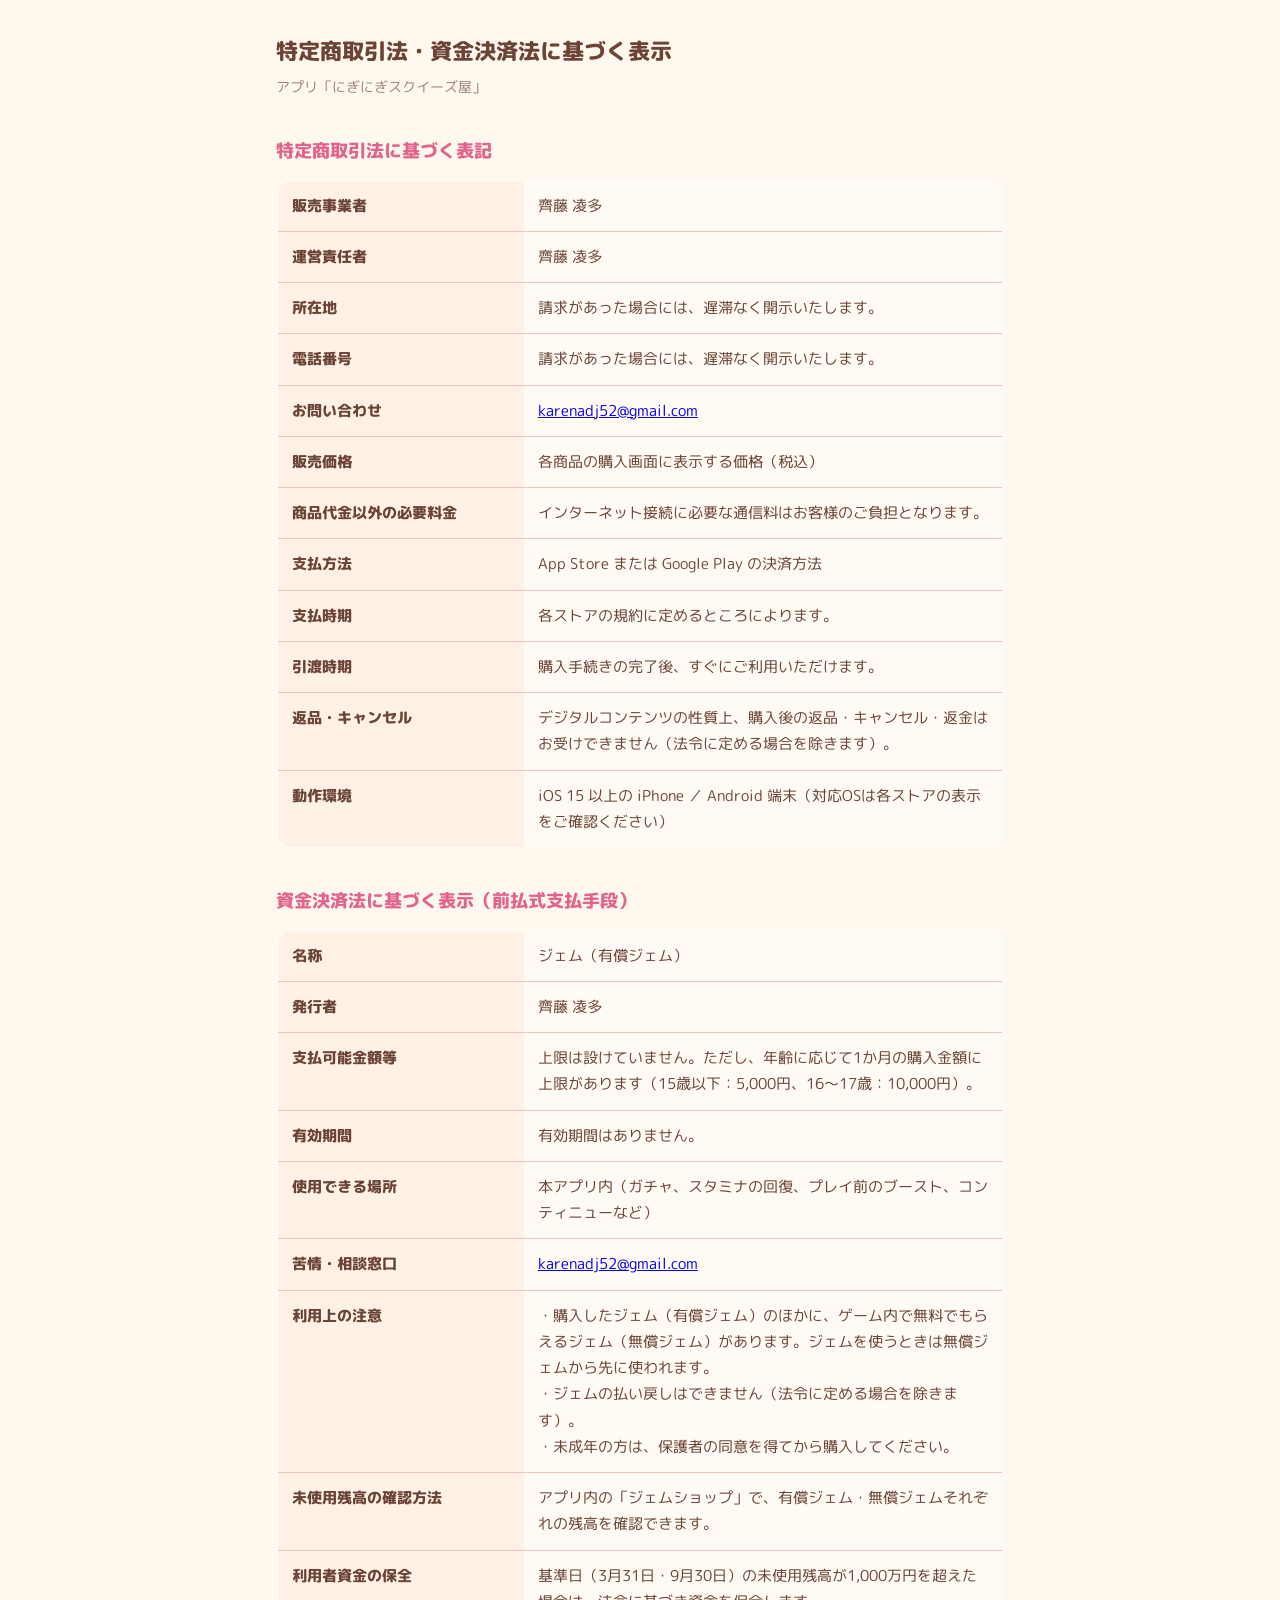
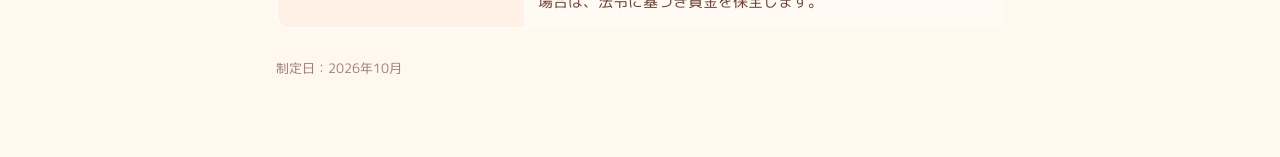
==== legal.html @ 78b41d4b "特定商取引法・資金決済法に基づく表示ページ（アプリのジェムショップから開く）" ====
<!doctype html>
<html lang="ja">
<head>
<meta charset="utf-8">
<meta name="viewport" content="width=device-width, initial-scale=1">
<title>にぎにぎスクイーズ屋｜特定商取引法・資金決済法に基づく表示</title>
<meta name="robots" content="noindex">
<link rel="preconnect" href="https://fonts.googleapis.com">
<link href="https://fonts.googleapis.com/css2?family=M+PLUS+Rounded+1c:wght@500;800&display=swap" rel="stylesheet">
<style>
  :root { --ink: #6b4436; --soft: #a07f72; --line: #e6c9bb; --pink: #e2648c; --bg: #fff8ee; --card: #fffaf3; }
  * { box-sizing: border-box; }
  body { margin: 0; background: var(--bg); color: var(--ink); font-family: 'M PLUS Rounded 1c', 'Hiragino Maru Gothic ProN', 'Yu Gothic', sans-serif; line-height: 1.75; }
  main { max-width: 760px; margin: 0 auto; padding: 32px 16px 64px; }
  h1 { font-size: 22px; font-weight: 800; margin: 0 0 4px; }
  .app { color: var(--soft); margin: 0 0 28px; font-size: 14px; }
  h2 { font-size: 18px; font-weight: 800; color: var(--pink); margin: 36px 0 12px; }
  table { width: 100%; border-collapse: collapse; background: var(--card); border: 2px solid var(--line); border-radius: 14px; overflow: hidden; font-size: 15px; }
  th, td { text-align: left; vertical-align: top; padding: 12px 14px; border-top: 1px solid var(--line); }
  tr:first-child th, tr:first-child td { border-top: none; }
  th { width: 34%; font-weight: 800; background: #fff1e6; }
  @media (max-width: 520px) { th, td { display: block; width: 100%; } td { border-top: none; padding-top: 0; } th { background: none; padding-bottom: 2px; } }
  .note { font-size: 13px; color: var(--soft); margin-top: 28px; }
</style>
</head>
<body>
<main>
  <h1>特定商取引法・資金決済法に基づく表示</h1>
  <p class="app">アプリ「にぎにぎスクイーズ屋」</p>

  <h2>特定商取引法に基づく表記</h2>
  <table>
    <tr><th>販売事業者</th><td>齊藤 凌多</td></tr>
    <tr><th>運営責任者</th><td>齊藤 凌多</td></tr>
    <tr><th>所在地</th><td>請求があった場合には、遅滞なく開示いたします。</td></tr>
    <tr><th>電話番号</th><td>請求があった場合には、遅滞なく開示いたします。</td></tr>
    <tr><th>お問い合わせ</th><td><a href="mailto:karenadj52@gmail.com">karenadj52@gmail.com</a></td></tr>
    <tr><th>販売価格</th><td>各商品の購入画面に表示する価格（税込）</td></tr>
    <tr><th>商品代金以外の必要料金</th><td>インターネット接続に必要な通信料はお客様のご負担となります。</td></tr>
    <tr><th>支払方法</th><td>App Store または Google Play の決済方法</td></tr>
    <tr><th>支払時期</th><td>各ストアの規約に定めるところによります。</td></tr>
    <tr><th>引渡時期</th><td>購入手続きの完了後、すぐにご利用いただけます。</td></tr>
    <tr><th>返品・キャンセル</th><td>デジタルコンテンツの性質上、購入後の返品・キャンセル・返金はお受けできません（法令に定める場合を除きます）。</td></tr>
    <tr><th>動作環境</th><td>iOS 15 以上の iPhone ／ Android 端末（対応OSは各ストアの表示をご確認ください）</td></tr>
  </table>

  <h2>資金決済法に基づく表示（前払式支払手段）</h2>
  <table>
    <tr><th>名称</th><td>ジェム（有償ジェム）</td></tr>
    <tr><th>発行者</th><td>齊藤 凌多</td></tr>
    <tr><th>支払可能金額等</th><td>上限は設けていません。ただし、年齢に応じて1か月の購入金額に上限があります（15歳以下：5,000円、16〜17歳：10,000円）。</td></tr>
    <tr><th>有効期間</th><td>有効期間はありません。</td></tr>
    <tr><th>使用できる場所</th><td>本アプリ内（ガチャ、スタミナの回復、プレイ前のブースト、コンティニューなど）</td></tr>
    <tr><th>苦情・相談窓口</th><td><a href="mailto:karenadj52@gmail.com">karenadj52@gmail.com</a></td></tr>
    <tr><th>利用上の注意</th><td>
      ・購入したジェム（有償ジェム）のほかに、ゲーム内で無料でもらえるジェム（無償ジェム）があります。ジェムを使うときは無償ジェムから先に使われます。<br>
      ・ジェムの払い戻しはできません（法令に定める場合を除きます）。<br>
      ・未成年の方は、保護者の同意を得てから購入してください。
    </td></tr>
    <tr><th>未使用残高の確認方法</th><td>アプリ内の「ジェムショップ」で、有償ジェム・無償ジェムそれぞれの残高を確認できます。</td></tr>
    <tr><th>利用者資金の保全</th><td>基準日（3月31日・9月30日）の未使用残高が1,000万円を超えた場合は、法令に基づき資金を保全します。</td></tr>
  </table>

  <p class="note">制定日：2026年10月</p>
</main>
</body>
</html>
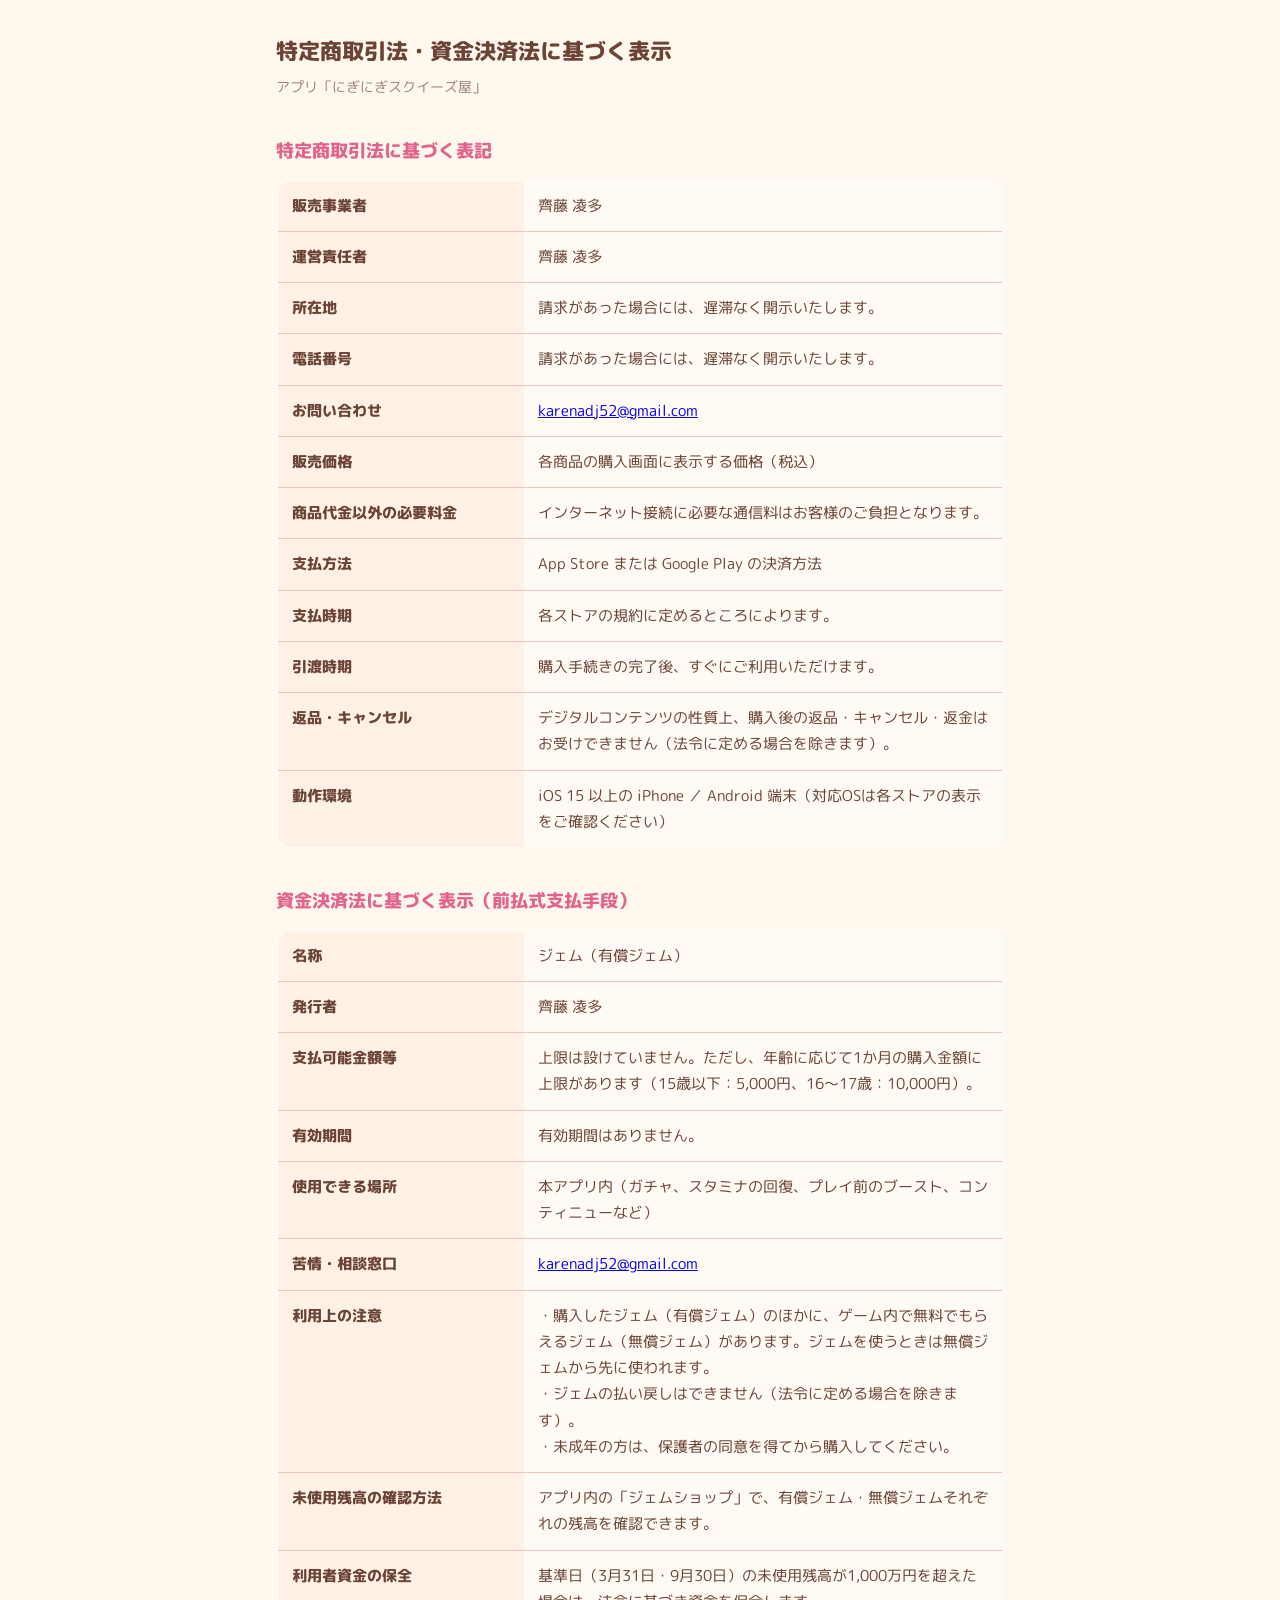
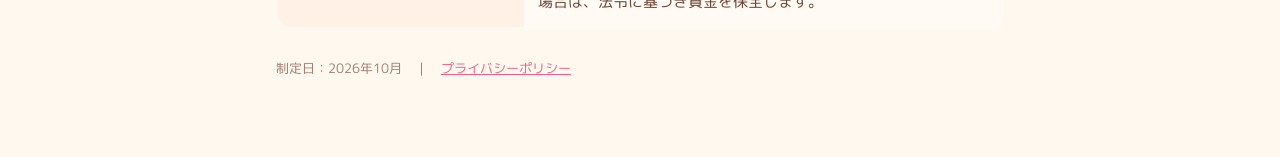
==== commit 479d0452: "プライバシーポリシーのページ" ====
--- a/legal.html
+++ b/legal.html
@@ -61,7 +61,7 @@
     <tr><th>利用者資金の保全</th><td>基準日（3月31日・9月30日）の未使用残高が1,000万円を超えた場合は、法令に基づき資金を保全します。</td></tr>
   </table>
 
-  <p class="note">制定日：2026年10月</p>
+  <p class="note">制定日：2026年10月　｜　<a href="privacy.html" style="color:#e2648c">プライバシーポリシー</a></p>
 </main>
 </body>
 </html>
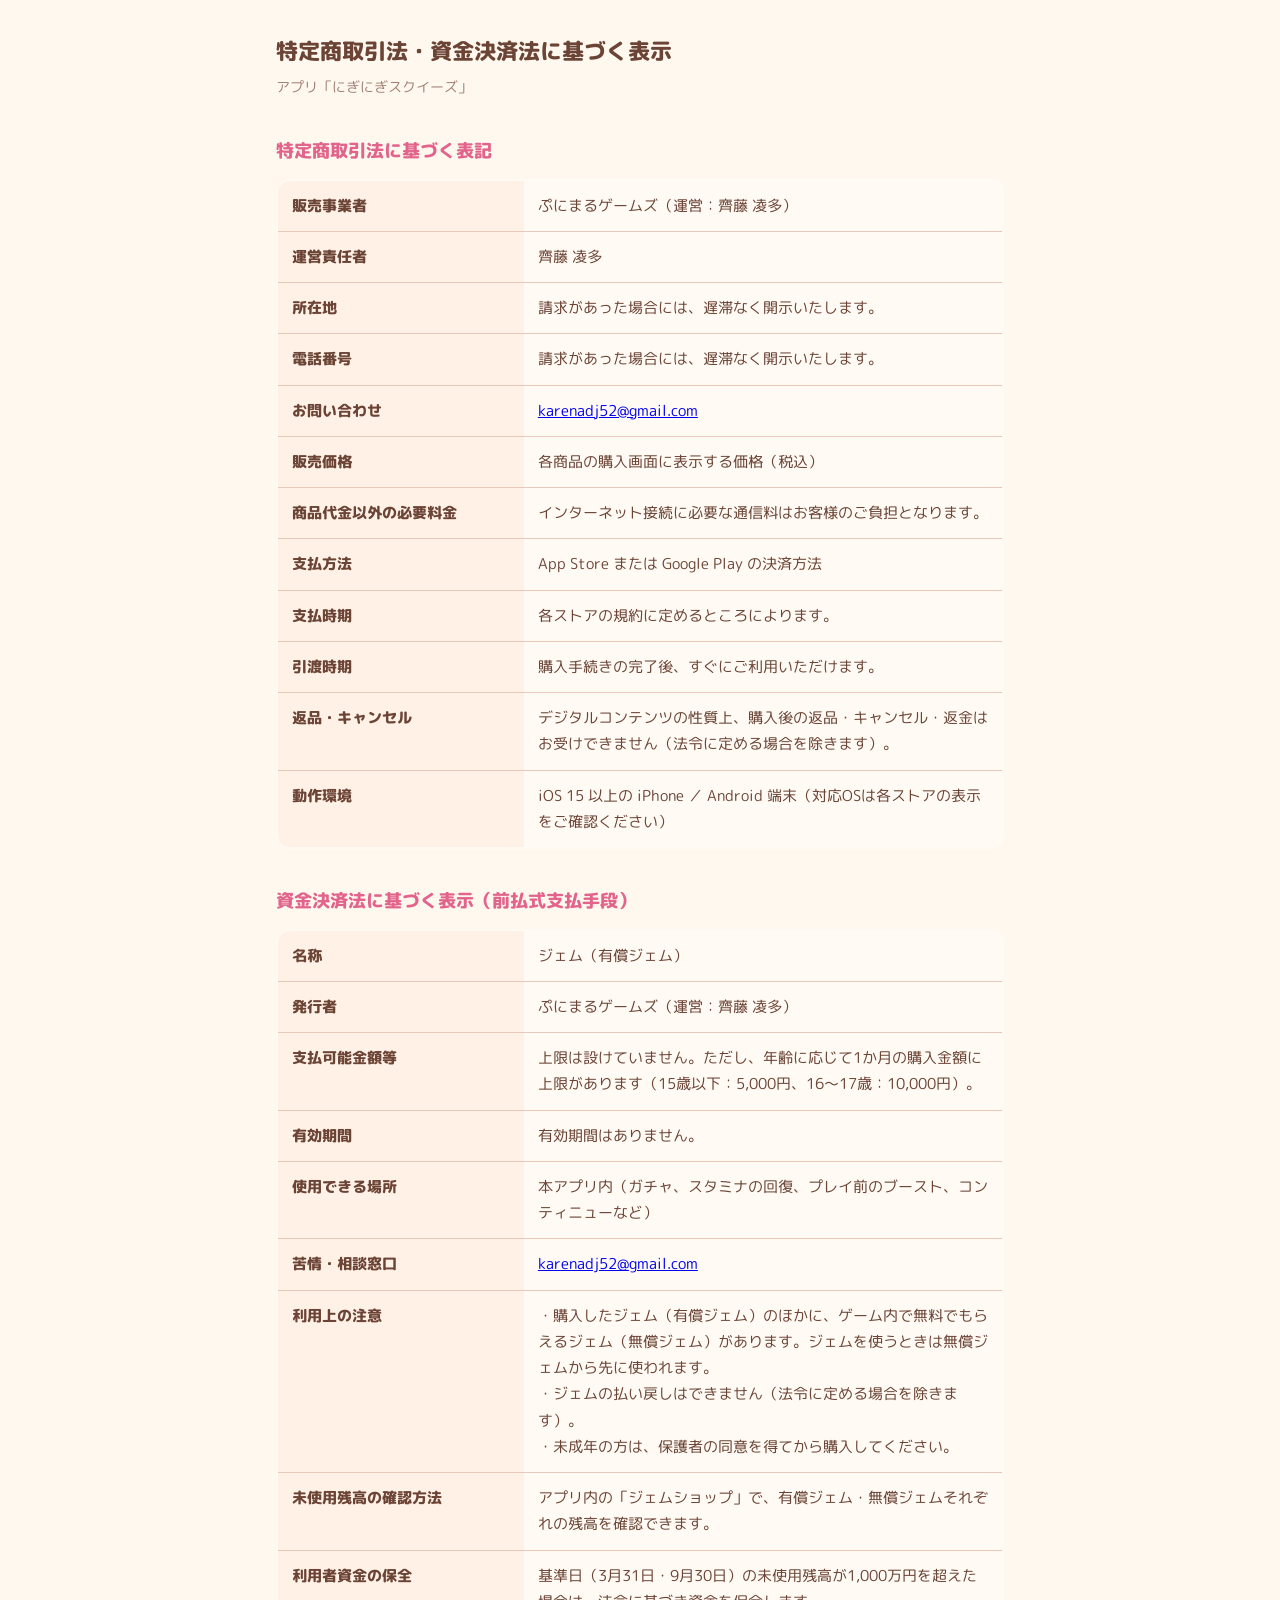
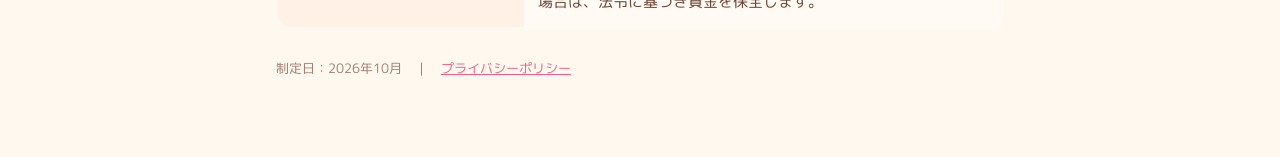
==== commit 242ae52f: "タイトルを「にぎにぎスクイーズ」に変更、運営をぷにまるゲームズ（運営：齊藤 凌多）に" ====
--- a/legal.html
+++ b/legal.html
@@ -3,7 +3,7 @@
 <head>
 <meta charset="utf-8">
 <meta name="viewport" content="width=device-width, initial-scale=1">
-<title>にぎにぎスクイーズ屋｜特定商取引法・資金決済法に基づく表示</title>
+<title>にぎにぎスクイーズ｜特定商取引法・資金決済法に基づく表示</title>
 <meta name="robots" content="noindex">
 <link rel="preconnect" href="https://fonts.googleapis.com">
 <link href="https://fonts.googleapis.com/css2?family=M+PLUS+Rounded+1c:wght@500;800&display=swap" rel="stylesheet">
@@ -26,11 +26,11 @@
 <body>
 <main>
   <h1>特定商取引法・資金決済法に基づく表示</h1>
-  <p class="app">アプリ「にぎにぎスクイーズ屋」</p>
+  <p class="app">アプリ「にぎにぎスクイーズ」</p>
 
   <h2>特定商取引法に基づく表記</h2>
   <table>
-    <tr><th>販売事業者</th><td>齊藤 凌多</td></tr>
+    <tr><th>販売事業者</th><td>ぷにまるゲームズ（運営：齊藤 凌多）</td></tr>
     <tr><th>運営責任者</th><td>齊藤 凌多</td></tr>
     <tr><th>所在地</th><td>請求があった場合には、遅滞なく開示いたします。</td></tr>
     <tr><th>電話番号</th><td>請求があった場合には、遅滞なく開示いたします。</td></tr>
@@ -47,7 +47,7 @@
   <h2>資金決済法に基づく表示（前払式支払手段）</h2>
   <table>
     <tr><th>名称</th><td>ジェム（有償ジェム）</td></tr>
-    <tr><th>発行者</th><td>齊藤 凌多</td></tr>
+    <tr><th>発行者</th><td>ぷにまるゲームズ（運営：齊藤 凌多）</td></tr>
     <tr><th>支払可能金額等</th><td>上限は設けていません。ただし、年齢に応じて1か月の購入金額に上限があります（15歳以下：5,000円、16〜17歳：10,000円）。</td></tr>
     <tr><th>有効期間</th><td>有効期間はありません。</td></tr>
     <tr><th>使用できる場所</th><td>本アプリ内（ガチャ、スタミナの回復、プレイ前のブースト、コンティニューなど）</td></tr>
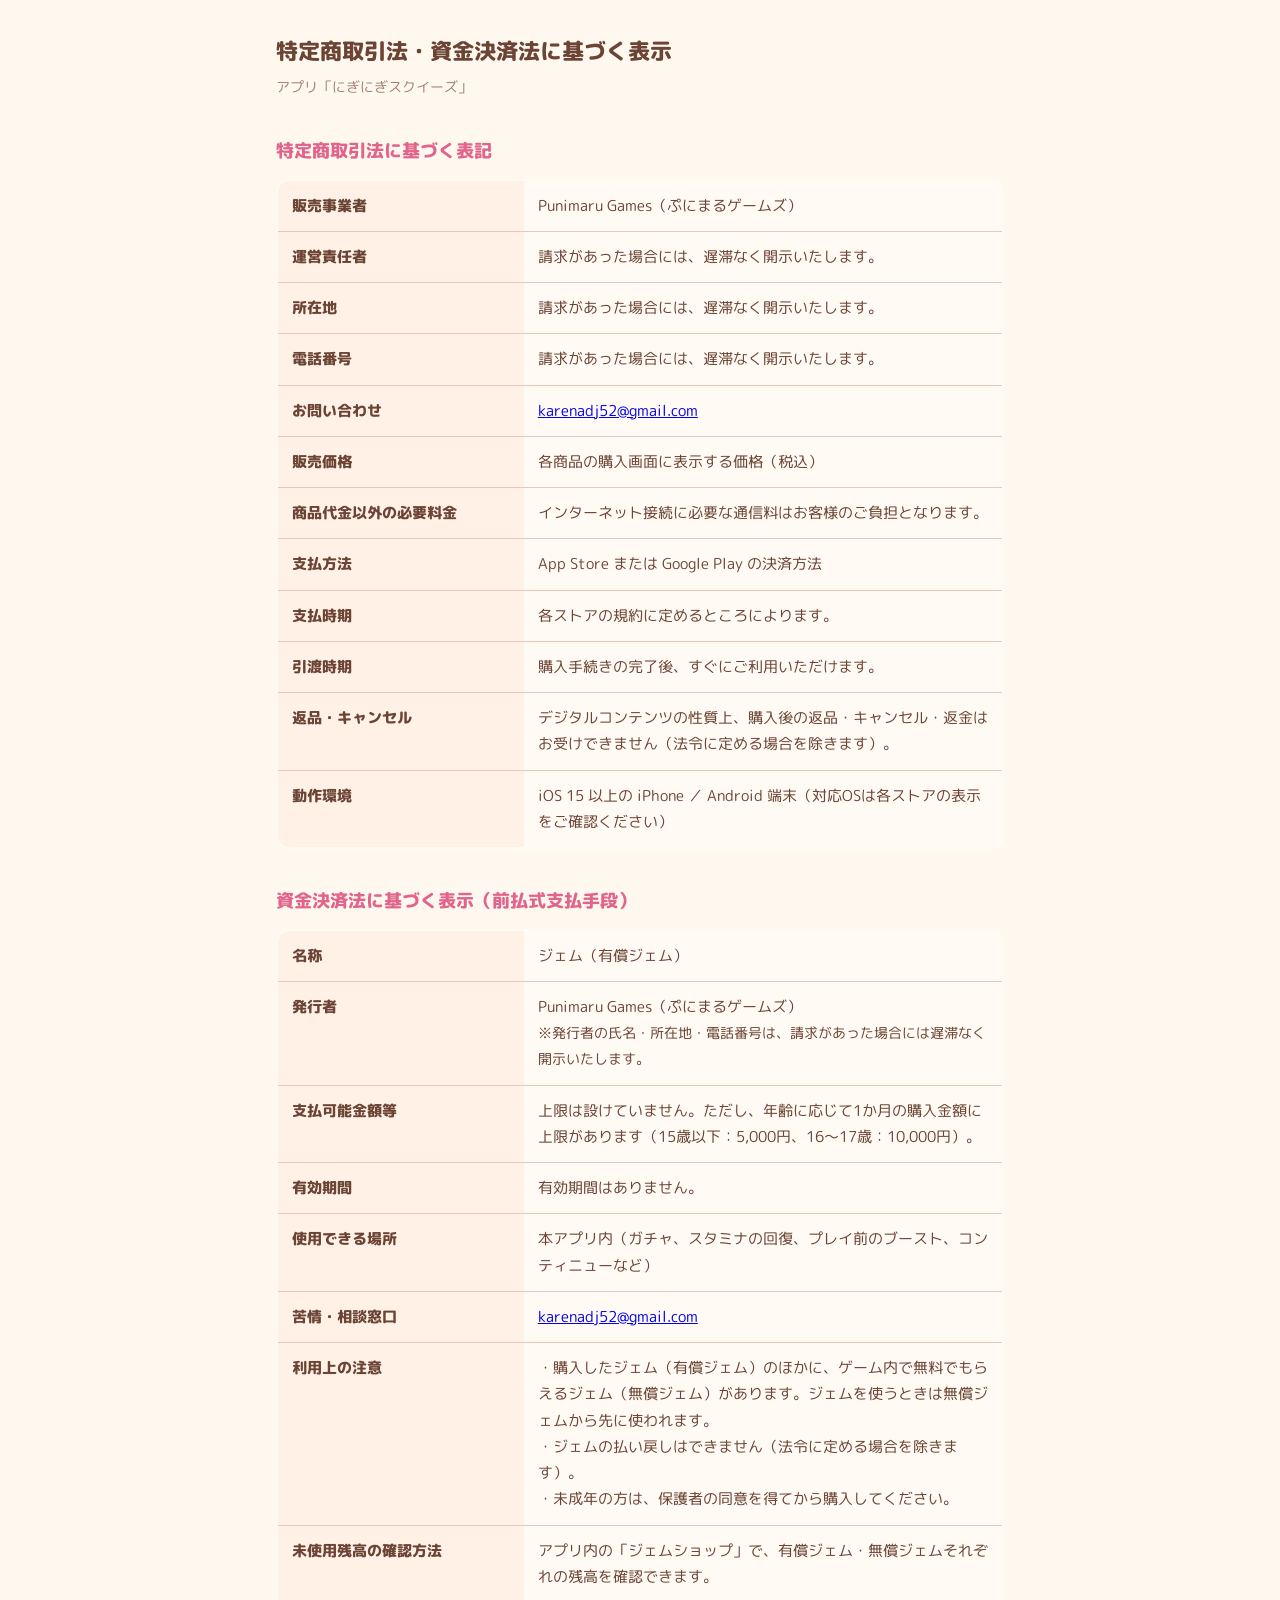
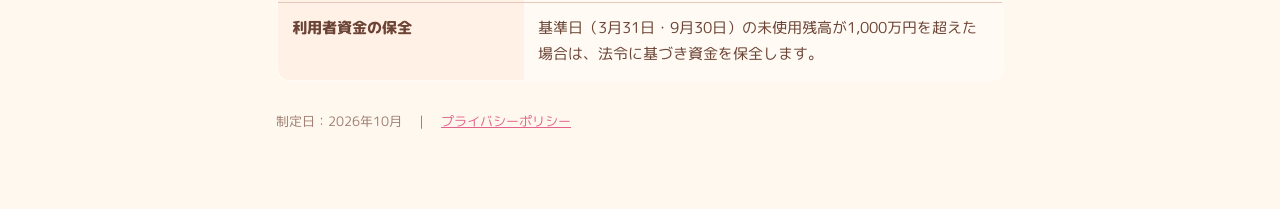
==== commit 6f2fef19: "運営者の表記を Punimaru Games に（特商法・資金決済法の氏名等は 請求により開示）" ====
--- a/legal.html
+++ b/legal.html
@@ -30,8 +30,8 @@
 
   <h2>特定商取引法に基づく表記</h2>
   <table>
-    <tr><th>販売事業者</th><td>ぷにまるゲームズ（運営：齊藤 凌多）</td></tr>
-    <tr><th>運営責任者</th><td>齊藤 凌多</td></tr>
+    <tr><th>販売事業者</th><td>Punimaru Games（ぷにまるゲームズ）</td></tr>
+    <tr><th>運営責任者</th><td>請求があった場合には、遅滞なく開示いたします。</td></tr>
     <tr><th>所在地</th><td>請求があった場合には、遅滞なく開示いたします。</td></tr>
     <tr><th>電話番号</th><td>請求があった場合には、遅滞なく開示いたします。</td></tr>
     <tr><th>お問い合わせ</th><td><a href="mailto:karenadj52@gmail.com">karenadj52@gmail.com</a></td></tr>
@@ -47,7 +47,7 @@
   <h2>資金決済法に基づく表示（前払式支払手段）</h2>
   <table>
     <tr><th>名称</th><td>ジェム（有償ジェム）</td></tr>
-    <tr><th>発行者</th><td>ぷにまるゲームズ（運営：齊藤 凌多）</td></tr>
+    <tr><th>発行者</th><td>Punimaru Games（ぷにまるゲームズ）<br><span style="font-size:.9em">※発行者の氏名・所在地・電話番号は、請求があった場合には遅滞なく開示いたします。</span></td></tr>
     <tr><th>支払可能金額等</th><td>上限は設けていません。ただし、年齢に応じて1か月の購入金額に上限があります（15歳以下：5,000円、16〜17歳：10,000円）。</td></tr>
     <tr><th>有効期間</th><td>有効期間はありません。</td></tr>
     <tr><th>使用できる場所</th><td>本アプリ内（ガチャ、スタミナの回復、プレイ前のブースト、コンティニューなど）</td></tr>
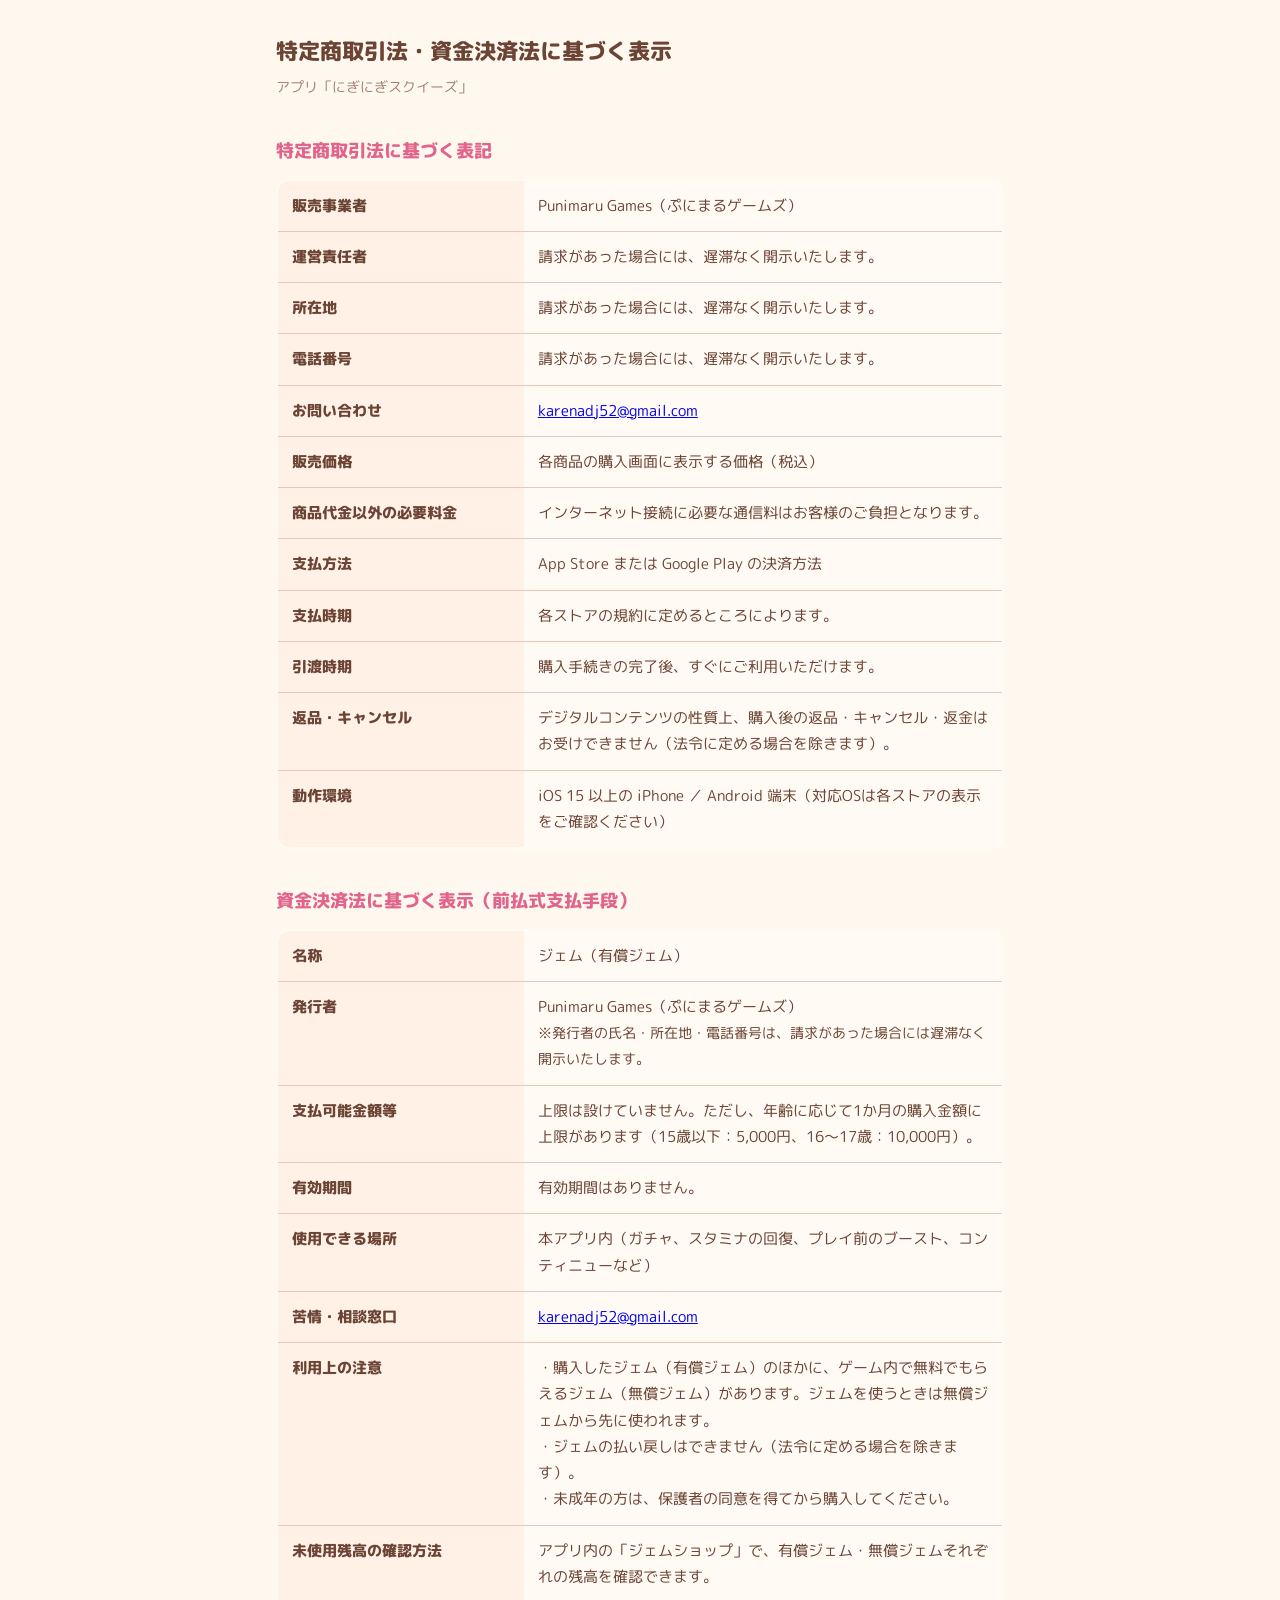
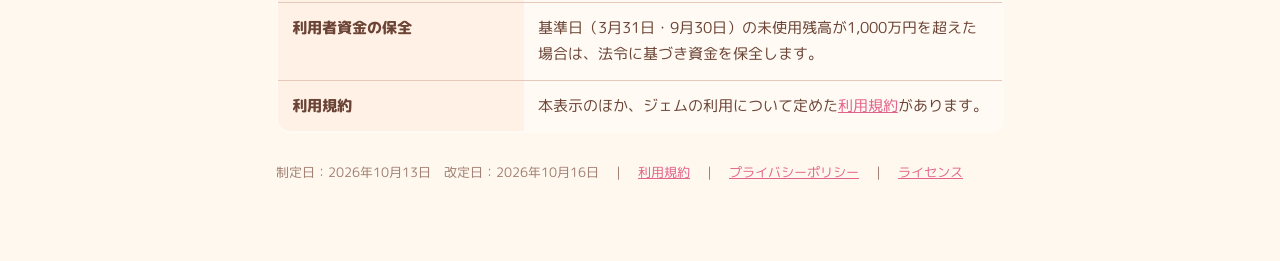
==== commit e33405e8: "法務チェック対応：プライバシーポリシー追記・規約に3条追加・特商法に規約リンク・ライセンス一覧ページ新設 Co-Authored-By: Claude Opus 5.5 <noreply@anthro" ====
--- a/legal.html
+++ b/legal.html
@@ -59,9 +59,10 @@
     </td></tr>
     <tr><th>未使用残高の確認方法</th><td>アプリ内の「ジェムショップ」で、有償ジェム・無償ジェムそれぞれの残高を確認できます。</td></tr>
     <tr><th>利用者資金の保全</th><td>基準日（3月31日・9月30日）の未使用残高が1,000万円を超えた場合は、法令に基づき資金を保全します。</td></tr>
+    <tr><th>利用規約</th><td>本表示のほか、ジェムの利用について定めた<a href="terms.html" style="color:#e2648c">利用規約</a>があります。</td></tr>
   </table>
 
-  <p class="note">制定日：2026年10月　｜　<a href="privacy.html" style="color:#e2648c">プライバシーポリシー</a></p>
+  <p class="note">制定日：2026年10月13日　改定日：2026年10月16日　｜　<a href="terms.html" style="color:#e2648c">利用規約</a>　｜　<a href="privacy.html" style="color:#e2648c">プライバシーポリシー</a>　｜　<a href="licenses.html" style="color:#e2648c">ライセンス</a></p>
 </main>
 </body>
 </html>
